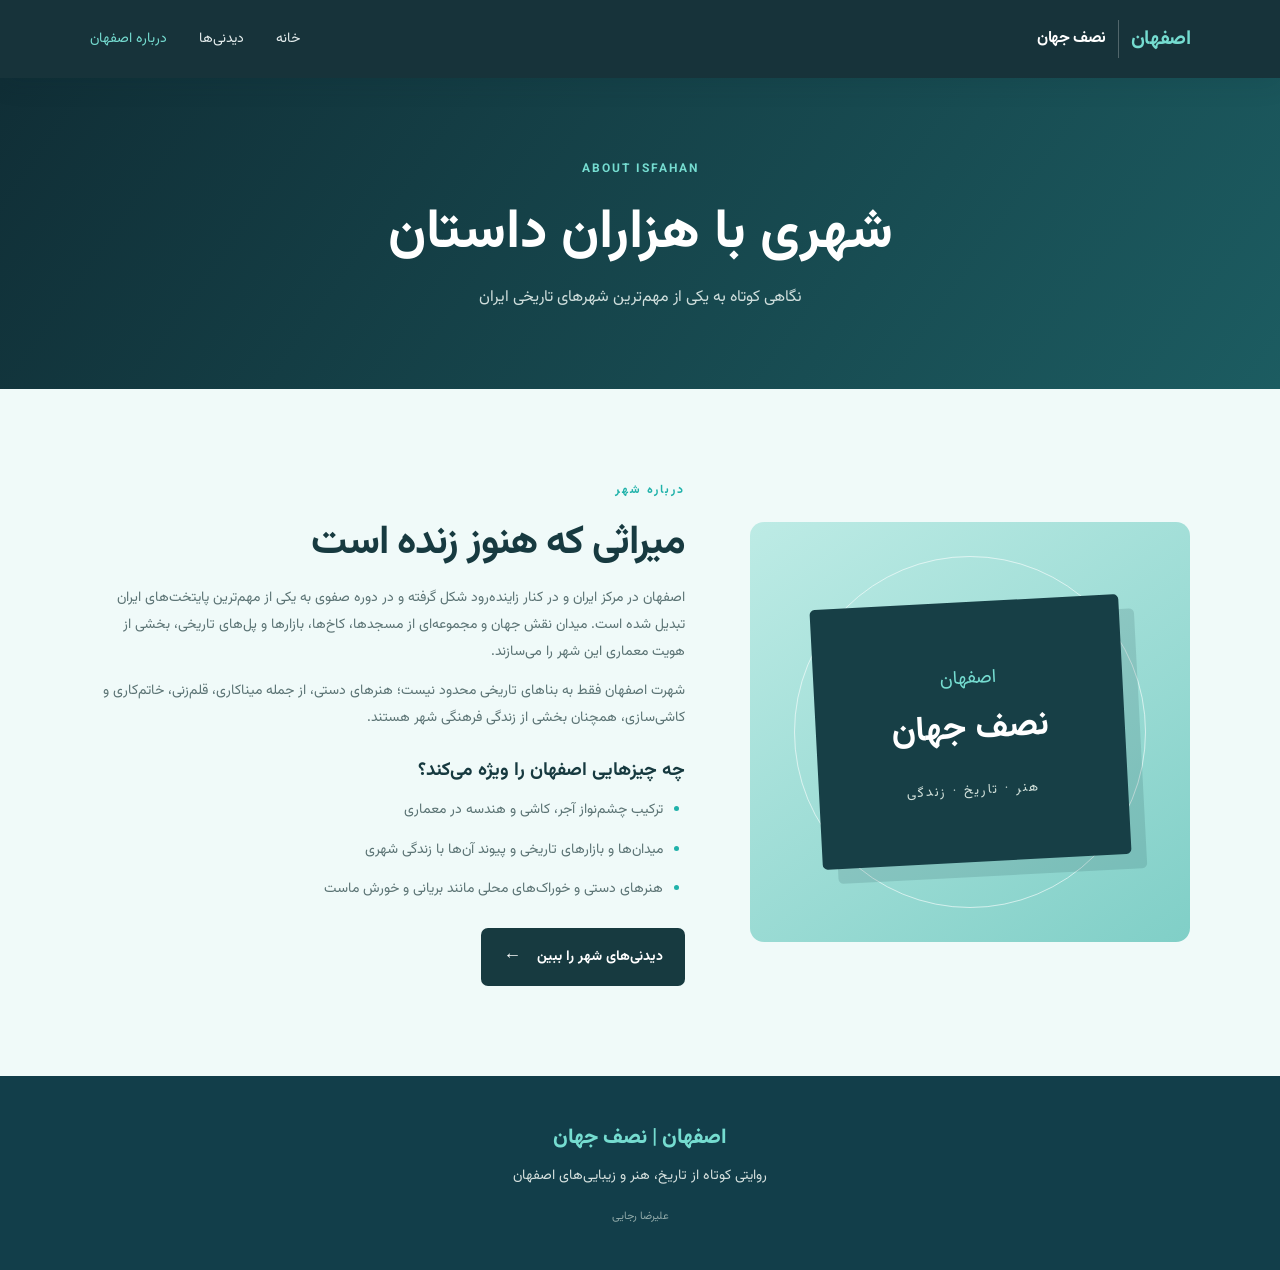
==== about.html @ fdfdd525 "git commit -m "Initial commit - Isfahan website"" ====
<!doctype html><html lang="fa" dir="rtl"><head><meta charset="utf-8"><meta name="viewport" content="width=device-width, initial-scale=1"><meta name="theme-color" content="#123b42"><link rel="stylesheet" href="style.css"><title>درباره اصفهان | نصف جهان</title><meta name="description" content="آشنایی با پیشینه، هنر، معماری و فرهنگ اصفهان."></head><body><header class="site-header"><a class="brand" href="index.html"><span class="brand-mark">اصفهان</span><span>نصف جهان</span></a><button class="menu-toggle" aria-label="باز کردن منو" aria-expanded="false">☰</button><nav class="main-nav"><a href="index.html">خانه</a><a href="places.html">دیدنی‌ها</a><a href="about.html">درباره اصفهان</a></nav></header><main><section class="page-hero"><p class="eyebrow">ABOUT ISFAHAN</p><h1>شهری با هزاران داستان</h1><p>نگاهی کوتاه به یکی از مهم‌ترین شهرهای تاریخی ایران</p></section><section class="about-layout section-wrap"><div class="about-art"><div class="about-art-inner"><span>اصفهان</span><strong>نصف جهان</strong><small>هنر · تاریخ · زندگی</small></div></div><div class="about-copy"><p class="eyebrow">درباره شهر</p><h2>میراثی که هنوز زنده است</h2><p>اصفهان در مرکز ایران و در کنار زاینده‌رود شکل گرفته و در دوره صفوی به یکی از مهم‌ترین پایتخت‌های ایران تبدیل شده است. میدان نقش جهان و مجموعه‌ای از مسجدها، کاخ‌ها، بازارها و پل‌های تاریخی، بخشی از هویت معماری این شهر را می‌سازند.</p><p>شهرت اصفهان فقط به بناهای تاریخی محدود نیست؛ هنرهای دستی، از جمله میناکاری، قلم‌زنی، خاتم‌کاری و کاشی‌سازی، همچنان بخشی از زندگی فرهنگی شهر هستند.</p><h3>چه چیزهایی اصفهان را ویژه می‌کند؟</h3><ul><li>ترکیب چشم‌نواز آجر، کاشی و هندسه در معماری</li><li>میدان‌ها و بازارهای تاریخی و پیوند آن‌ها با زندگی شهری</li><li>هنرهای دستی و خوراک‌های محلی مانند بریانی و خورش ماست</li></ul><a class="button button-dark" href="places.html">دیدنی‌های شهر را ببین <span>←</span></a></div></section></main><footer class="site-footer"><a class="footer-brand" href="index.html">اصفهان | نصف جهان</a><p>روایتی کوتاه از تاریخ، هنر و زیبایی‌های اصفهان</p><span>علیرضا رجایی</span></footer><script src="script.js"></script></body></html>
---- style.css ----
@import url('https://fonts.googleapis.com/css2?family=Vazirmatn:wght@300;400;500;600;700;800&display=swap');
:root{--ink:#173a40;--deep:#123e4a;--teal:#20b2aa;--gold:#75dcd0;--cream:#f0faf9;--muted:#5c7475;--white:#fff;--line:#d5eae7;--shadow:0 18px 48px rgba(18,62,74,.11)}
*{box-sizing:border-box;margin:0;padding:0}html{scroll-behavior:smooth;scroll-padding-top:90px}body{font-family:'Vazirmatn',Tahoma,Arial,sans-serif;background:var(--cream);color:var(--ink);line-height:1.9}a{color:inherit;text-decoration:none}img{display:block;max-width:100%}.site-header{height:78px;padding:0 clamp(20px,7vw,100px);display:flex;align-items:center;justify-content:space-between;background:rgba(16,45,52,.97);color:#fff;position:sticky;top:0;z-index:20;box-shadow:0 5px 24px #0b2a3020}.brand{display:flex;align-items:center;gap:12px;font-weight:700;letter-spacing:-.4px}.brand-mark{font-size:20px;color:var(--gold);border-left:1px solid #ffffff40;padding-left:12px}.main-nav{display:flex;align-items:center;gap:32px}.main-nav a{font-size:14px;color:#e6eeee;transition:color .2s}.main-nav a:hover,.main-nav a.active{color:var(--gold)}.menu-toggle{display:none;border:1px solid #ffffff55;background:transparent;color:#fff;border-radius:10px;padding:7px 12px;font-size:20px;cursor:pointer}.hero{min-height:590px;position:relative;overflow:hidden;display:flex;align-items:center;padding:80px clamp(24px,10vw,150px);background:radial-gradient(ellipse at 78% 24%,#168b88 0,transparent 35%),linear-gradient(120deg,#102e36,#174c53 70%,#1c5c61);color:white}.hero:after{content:'';position:absolute;inset:0;background:linear-gradient(90deg,transparent,#0b252533);pointer-events:none}.hero-content{max-width:660px;position:relative;z-index:2}.eyebrow{font-size:12px;font-weight:700;letter-spacing:2px;color:#20b2aa;margin-bottom:12px}.hero .eyebrow{color:var(--gold);font-size:14px;letter-spacing:0}.hero h1{font-size:clamp(54px,8vw,94px);line-height:1.25;letter-spacing:-3px;margin:8px 0 20px}.hero h1 span{display:block;color:var(--gold);font-size:.67em;letter-spacing:-1px}.hero-description{max-width:560px;color:#d5e4e2;font-size:17px;margin-bottom:30px}.hero-shape{position:absolute;border:1px solid #ffffff22;border-radius:50%;pointer-events:none}.shape-one{width:540px;height:540px;left:-100px;top:40px}.shape-two{width:380px;height:380px;left:-20px;top:120px}.hero-stamp{position:absolute;left:14%;top:26%;width:135px;height:135px;border:1px solid #20b2aa70;border-radius:50%;display:flex;flex-direction:column;align-items:center;justify-content:center;transform:rotate(-12deg);color:#a5eee5;z-index:1}.hero-stamp strong{font-size:28px}.hero-stamp span{font-size:12px}.button{display:inline-flex;align-items:center;gap:16px;padding:12px 22px;border-radius:7px;font-weight:700;font-size:14px;transition:transform .2s,box-shadow .2s}.button:hover{transform:translateY(-3px);box-shadow:0 10px 25px #0002}.button-gold{background:var(--gold);color:#173a40}.button-dark{background:var(--ink);color:#fff}.section-wrap{width:min(1160px,86%);margin-inline:auto}.intro{display:grid;grid-template-columns:.7fr 2fr;gap:55px;padding-block:90px;border-bottom:1px solid var(--line)}.intro-kicker{font-size:12px;font-weight:700;letter-spacing:2px;color:#168b88;padding-top:10px}.intro h2,.section-heading h2,.about-copy h2{font-size:clamp(27px,4vw,40px);line-height:1.5;margin-bottom:12px;letter-spacing:-1px}.intro p{color:var(--muted);max-width:800px}.places-section{padding-block:85px}.section-heading{display:flex;justify-content:space-between;align-items:end;margin-bottom:32px}.section-heading .eyebrow{margin-bottom:0}.section-heading h2{margin:2px 0 0}.text-link{display:inline-flex;gap:10px;align-items:center;color:#168b88;font-size:14px;font-weight:700;white-space:nowrap}.text-link span,.button span{font-size:18px;transition:transform .2s}.text-link:hover span,.button:hover span{transform:translateX(-4px)}.place-grid{display:grid;grid-template-columns:repeat(3,minmax(0,1fr));gap:25px}.place-card{background:#fff;border:1px solid #e0f2ef;border-radius:12px;overflow:hidden;transition:transform .25s,box-shadow .25s}.place-card:hover{transform:translateY(-6px);box-shadow:var(--shadow)}.place-image{height:210px;position:relative;display:block;overflow:hidden;background:#d8eeeb}.place-image img{width:100%;height:100%;object-fit:cover;transition:transform .5s}.place-card:hover .place-image img{transform:scale(1.045)}.place-image>span{position:absolute;bottom:12px;right:12px;background:#102d34e8;color:#fff;padding:4px 10px;border-radius:4px;font-size:11px}.place-card-body{padding:20px 21px 22px}.place-card h3{font-size:19px;margin-bottom:8px}.place-card p{font-size:13px;color:var(--muted);min-height:75px;line-height:2}.place-card .text-link{margin-top:15px;font-size:13px}.quote-band{padding:60px 20px;text-align:center;background:#e1f5f2;color:var(--ink)}.quote-mark{font-family:Georgia,serif;font-size:68px;line-height:1;color:#20b2aa}.quote-band p{max-width:720px;margin:0 auto 18px;font-size:clamp(20px,3vw,28px);font-weight:600;line-height:1.8}.quote-band>a{font-size:13px;font-weight:700;color:#168b88}.mini-features{display:grid;grid-template-columns:repeat(4,1fr);gap:25px;padding-block:65px}.mini-features>div{border-right:2px solid #75dcd0;padding-right:18px}.mini-features>div>span{font-size:25px;color:#b38a43}.mini-features h3{font-size:17px;margin:4px 0}.mini-features p{font-size:13px;color:var(--muted)}.site-footer{padding:42px 20px;background:var(--deep);color:#d5e0de;text-align:center}.footer-brand{display:inline-block;font-size:21px;font-weight:800;color:var(--gold);margin-bottom:5px}.site-footer p{font-size:14px}.site-footer>span{display:block;color:#91aaa9;font-size:11px;margin-top:18px}.page-hero{padding:80px 20px 75px;text-align:center;background:linear-gradient(125deg,#102e36,#1c5c61);color:white}.page-hero .eyebrow{color:var(--gold)}.page-hero h1{font-size:clamp(34px,6vw,55px);line-height:1.5;margin-bottom:8px}.page-hero>p:last-child{color:#d0dfdd}.listing{padding-top:55px;padding-bottom:95px}.about-layout{display:grid;grid-template-columns:.85fr 1.15fr;gap:65px;align-items:center;padding-block:90px}.about-art{min-height:420px;border-radius:14px;background:linear-gradient(145deg,#bdebe5,#80cfc7);padding:22px;display:flex;align-items:center;justify-content:center;position:relative;overflow:hidden}.about-art:before,.about-art:after{content:'';position:absolute;border:1px solid #fff9;border-radius:50%;width:350px;height:350px}.about-art:after{width:250px;height:250px}.about-art-inner{z-index:1;background:#173f46;color:white;width:78%;min-height:260px;display:flex;flex-direction:column;align-items:center;justify-content:center;box-shadow:15px 15px 0 #173f4625;transform:rotate(-3deg);border-radius:5px}.about-art-inner span{font-size:19px;color:var(--gold)}.about-art-inner strong{font-size:35px}.about-art-inner small{margin-top:15px;color:#d3e2dc;letter-spacing:2px}.about-copy>p:not(.eyebrow),.about-copy li{color:var(--muted);font-size:14px;margin-bottom:13px}.about-copy h3{margin:22px 0 8px}.about-copy ul{padding-right:22px;margin-bottom:25px}.about-copy li::marker{color:#20b2aa}.detail-hero{height:430px;position:relative;overflow:hidden;background:#143c43}.detail-hero>img{width:100%;height:100%;object-fit:cover;opacity:1}.detail-overlay{position:absolute;inset:0;background:linear-gradient(0deg,#102d34eF,transparent 100%);color:white;padding:35px max(7%,calc((100% - 1160px)/2));display:flex;flex-direction:column;justify-content:end;align-items:flex-start}.back-link{font-size:13px;color:#a5eee5;margin-bottom:auto}.detail-overlay .eyebrow{color:var(--gold);margin-bottom:4px}.detail-overlay h1{font-size:clamp(36px,6vw,58px);line-height:1.5}.detail-overlay>p:last-child{color:#d7e4e1;font-size:14px;direction:ltr}.detail-content{display:grid;grid-template-columns:2fr 1fr;gap:55px;padding-block:75px 100px}.detail-main h2{font-size:32px;margin-bottom:16px}.detail-main>p{color:var(--muted);margin-bottom:17px}.tip-box{margin:28px 0;padding:20px 23px;background:#e1f5f2;border-right:3px solid #20b2aa;border-radius:5px}.tip-box strong{display:block;margin-bottom:5px}.tip-box p{font-size:14px;color:#5c6b6b}.detail-aside{align-self:start;background:white;border:1px solid var(--line);padding:25px;border-radius:10px;text-align:center}.aside-icon{font-size:40px}.detail-aside h3{margin-top:8px}.detail-aside>p{font-size:13px;color:var(--muted)}.detail-aside hr{border:0;border-top:1px solid var(--line);margin:18px 0}.detail-aside>p:last-child{line-height:2}.menu-open{display:flex!important}
@media(max-width:900px){.place-grid{grid-template-columns:repeat(2,minmax(0,1fr))}.hero-stamp{left:7%;top:15%;width:105px;height:105px}.intro{gap:25px}.about-layout{gap:35px}.mini-features{grid-template-columns:repeat(2,1fr)}}
@media(max-width:650px){.site-header{height:68px;padding-inline:18px}.menu-toggle{display:block}.main-nav{display:none;position:absolute;top:68px;right:0;left:0;padding:16px 22px 22px;background:#102d34;flex-direction:column;align-items:stretch;gap:0;box-shadow:0 12px 20px #0002}.main-nav a{padding:10px 0;border-bottom:1px solid #ffffff18}.main-nav a:last-child{border-bottom:0}.hero{min-height:580px;padding:85px 24px 70px}.hero h1{font-size:58px;letter-spacing:-2px}.hero-description{font-size:15px}.hero-stamp{width:82px;height:82px;left:7%;top:7%;opacity:.8}.hero-stamp strong{font-size:20px}.hero-stamp span{font-size:10px}.section-wrap{width:90%}.intro{grid-template-columns:1fr;gap:8px;padding-block:55px}.places-section{padding-block:60px}.section-heading{align-items:start;gap:20px}.section-heading h2{font-size:29px}.place-grid{grid-template-columns:1fr;gap:18px}.place-image{height:220px}.place-card p{min-height:0}.mini-features{gap:22px 14px;padding-block:45px}.mini-features>div{padding-right:12px}.quote-band{padding:45px 24px}.page-hero{padding:60px 20px}.about-layout{grid-template-columns:1fr;padding-block:45px;gap:35px}.about-art{min-height:300px}.detail-hero{height:370px}.detail-overlay{padding:25px 6%}.detail-content{grid-template-columns:1fr;gap:28px;padding-block:45px 65px}.detail-main h2{font-size:28px}.detail-aside{order:-1}.site-footer{padding:35px 20px}}
@media(prefers-reduced-motion:reduce){html{scroll-behavior:auto}*,*:before,*:after{transition:none!important}}


/* Gallery using the photos supplied for this project */
.photo-gallery{padding-top:42px;padding-bottom:64px}.gallery-grid{display:grid;grid-template-columns:repeat(3,minmax(0,1fr));gap:18px}.gallery-grid figure{margin:0;overflow:hidden;border-radius:18px;background:var(--paper,#f7f4ee);box-shadow:0 8px 24px rgba(15,35,40,.09)}.gallery-grid img{display:block;width:100%;height:230px;object-fit:cover;transition:transform .35s ease}.gallery-grid figure:hover img{transform:scale(1.04)}.gallery-grid figcaption{padding:13px 16px;font-weight:700;color:var(--ink,#173c40)}.place-image img,.detail-hero>img{object-fit:cover}@media(max-width:760px){.gallery-grid{grid-template-columns:repeat(2,minmax(0,1fr));gap:12px}.gallery-grid img{height:170px}}@media(max-width:440px){.gallery-grid{grid-template-columns:1fr}.gallery-grid img{height:220px}}
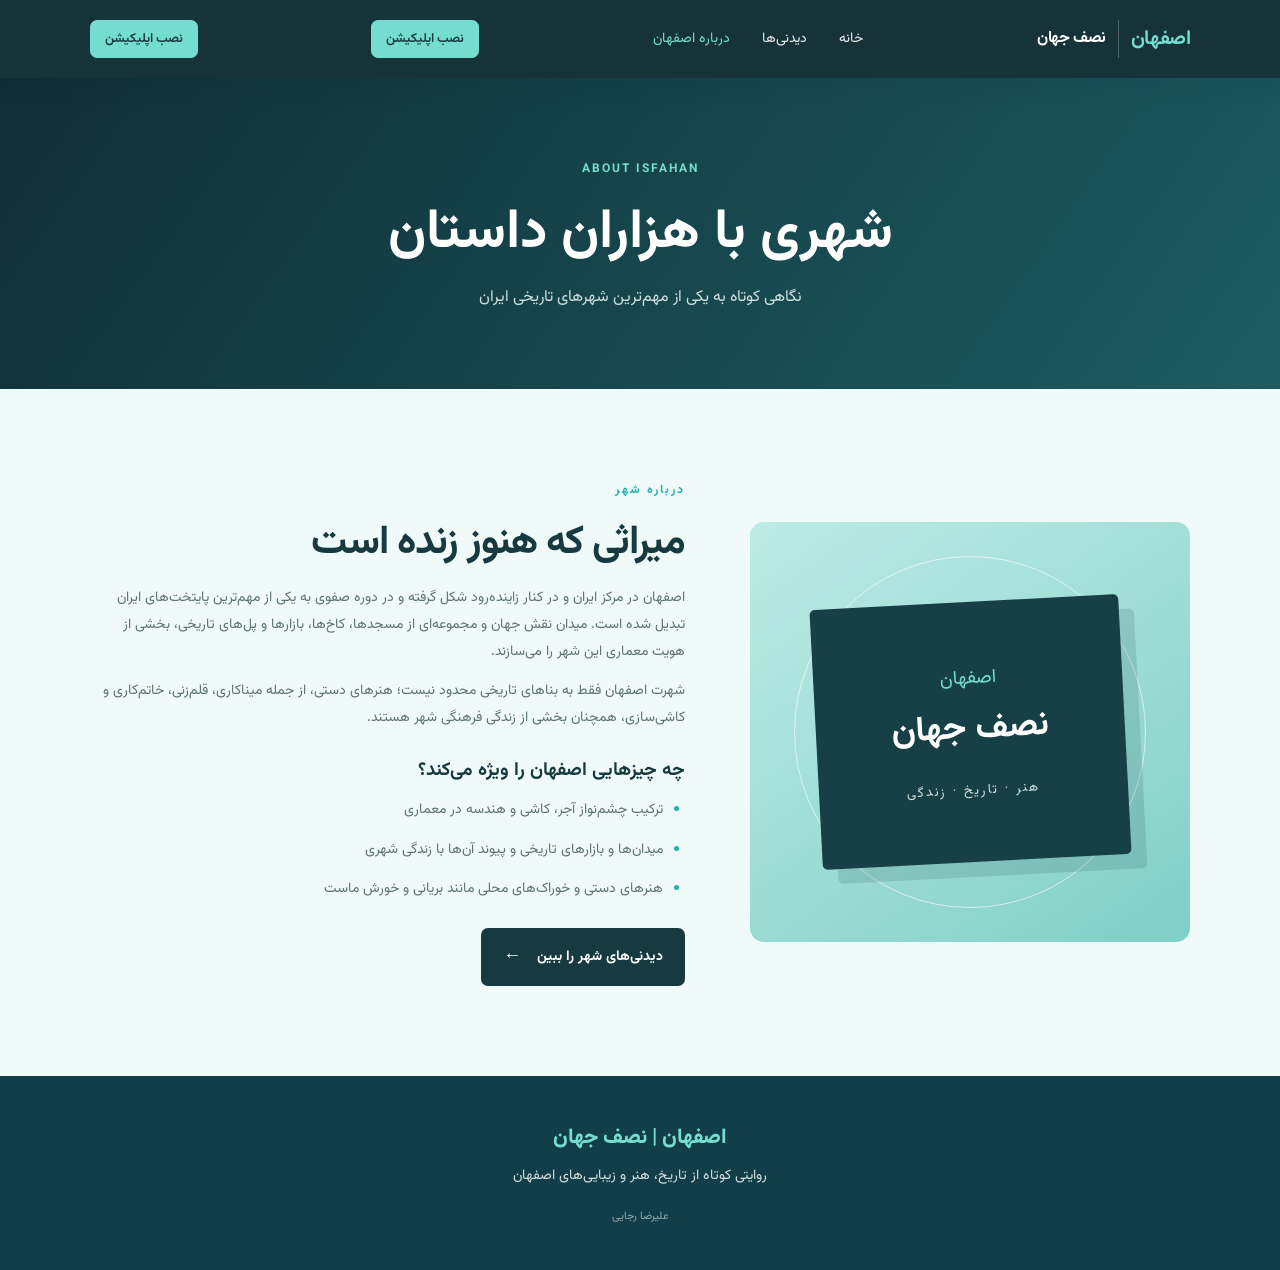
==== commit 4c62c47a: "Add visible install button to site header" ====
--- a/about.html
+++ b/about.html
@@ -1 +1,8 @@
-<!doctype html><html lang="fa" dir="rtl"><head><meta charset="utf-8"><meta name="viewport" content="width=device-width, initial-scale=1"><meta name="theme-color" content="#123b42"><link rel="stylesheet" href="style.css"><title>درباره اصفهان | نصف جهان</title><meta name="description" content="آشنایی با پیشینه، هنر، معماری و فرهنگ اصفهان."></head><body><header class="site-header"><a class="brand" href="index.html"><span class="brand-mark">اصفهان</span><span>نصف جهان</span></a><button class="menu-toggle" aria-label="باز کردن منو" aria-expanded="false">☰</button><nav class="main-nav"><a href="index.html">خانه</a><a href="places.html">دیدنی‌ها</a><a href="about.html">درباره اصفهان</a></nav></header><main><section class="page-hero"><p class="eyebrow">ABOUT ISFAHAN</p><h1>شهری با هزاران داستان</h1><p>نگاهی کوتاه به یکی از مهم‌ترین شهرهای تاریخی ایران</p></section><section class="about-layout section-wrap"><div class="about-art"><div class="about-art-inner"><span>اصفهان</span><strong>نصف جهان</strong><small>هنر · تاریخ · زندگی</small></div></div><div class="about-copy"><p class="eyebrow">درباره شهر</p><h2>میراثی که هنوز زنده است</h2><p>اصفهان در مرکز ایران و در کنار زاینده‌رود شکل گرفته و در دوره صفوی به یکی از مهم‌ترین پایتخت‌های ایران تبدیل شده است. میدان نقش جهان و مجموعه‌ای از مسجدها، کاخ‌ها، بازارها و پل‌های تاریخی، بخشی از هویت معماری این شهر را می‌سازند.</p><p>شهرت اصفهان فقط به بناهای تاریخی محدود نیست؛ هنرهای دستی، از جمله میناکاری، قلم‌زنی، خاتم‌کاری و کاشی‌سازی، همچنان بخشی از زندگی فرهنگی شهر هستند.</p><h3>چه چیزهایی اصفهان را ویژه می‌کند؟</h3><ul><li>ترکیب چشم‌نواز آجر، کاشی و هندسه در معماری</li><li>میدان‌ها و بازارهای تاریخی و پیوند آن‌ها با زندگی شهری</li><li>هنرهای دستی و خوراک‌های محلی مانند بریانی و خورش ماست</li></ul><a class="button button-dark" href="places.html">دیدنی‌های شهر را ببین <span>←</span></a></div></section></main><footer class="site-footer"><a class="footer-brand" href="index.html">اصفهان | نصف جهان</a><p>روایتی کوتاه از تاریخ، هنر و زیبایی‌های اصفهان</p><span>علیرضا رجایی</span></footer><script src="script.js"></script></body></html>+<!doctype html><html lang="fa" dir="rtl"><head><link rel="manifest" href="manifest.webmanifest"><meta charset="utf-8"><meta name="viewport" content="width=device-width, initial-scale=1"><meta name="theme-color" content="#123b42"><link rel="stylesheet" href="style.css"><title>درباره اصفهان | نصف جهان</title><meta name="description" content="آشنایی با پیشینه، هنر، معماری و فرهنگ اصفهان."></head><body><header class="site-header"><a class="brand" href="index.html"><span class="brand-mark">اصفهان</span><span>نصف جهان</span></a><button class="menu-toggle" aria-label="باز کردن منو" aria-expanded="false">☰</button><nav class="main-nav"><a href="index.html">خانه</a><a href="places.html">دیدنی‌ها</a><a href="about.html">درباره اصفهان</a></nav><button class="install-app-btn" type="button">نصب اپلیکیشن</button></header><main><section class="page-hero"><p class="eyebrow">ABOUT ISFAHAN</p><h1>شهری با هزاران داستان</h1><p>نگاهی کوتاه به یکی از مهم‌ترین شهرهای تاریخی ایران</p></section><section class="about-layout section-wrap"><div class="about-art"><div class="about-art-inner"><span>اصفهان</span><strong>نصف جهان</strong><small>هنر · تاریخ · زندگی</small></div></div><div class="about-copy"><p class="eyebrow">درباره شهر</p><h2>میراثی که هنوز زنده است</h2><p>اصفهان در مرکز ایران و در کنار زاینده‌رود شکل گرفته و در دوره صفوی به یکی از مهم‌ترین پایتخت‌های ایران تبدیل شده است. میدان نقش جهان و مجموعه‌ای از مسجدها، کاخ‌ها، بازارها و پل‌های تاریخی، بخشی از هویت معماری این شهر را می‌سازند.</p><p>شهرت اصفهان فقط به بناهای تاریخی محدود نیست؛ هنرهای دستی، از جمله میناکاری، قلم‌زنی، خاتم‌کاری و کاشی‌سازی، همچنان بخشی از زندگی فرهنگی شهر هستند.</p><h3>چه چیزهایی اصفهان را ویژه می‌کند؟</h3><ul><li>ترکیب چشم‌نواز آجر، کاشی و هندسه در معماری</li><li>میدان‌ها و بازارهای تاریخی و پیوند آن‌ها با زندگی شهری</li><li>هنرهای دستی و خوراک‌های محلی مانند بریانی و خورش ماست</li></ul><a class="button button-dark" href="places.html">دیدنی‌های شهر را ببین <span>←</span></a></div></section></main><footer class="site-footer"><a class="footer-brand" href="index.html">اصفهان | نصف جهان</a><p>روایتی کوتاه از تاریخ، هنر و زیبایی‌های اصفهان</p><span>علیرضا رجایی</span></footer><script src="script.js"></script><script>
+if ("serviceWorker" in navigator) {
+  window.addEventListener("load", () => {
+    navigator.serviceWorker.register("./sw.js")
+      .catch(error => console.error("PWA error:", error));
+  });
+}
+</script></body></html>
--- a/style.css
+++ b/style.css
@@ -8,3 +8,20 @@
 
 /* Gallery using the photos supplied for this project */
 .photo-gallery{padding-top:42px;padding-bottom:64px}.gallery-grid{display:grid;grid-template-columns:repeat(3,minmax(0,1fr));gap:18px}.gallery-grid figure{margin:0;overflow:hidden;border-radius:18px;background:var(--paper,#f7f4ee);box-shadow:0 8px 24px rgba(15,35,40,.09)}.gallery-grid img{display:block;width:100%;height:230px;object-fit:cover;transition:transform .35s ease}.gallery-grid figure:hover img{transform:scale(1.04)}.gallery-grid figcaption{padding:13px 16px;font-weight:700;color:var(--ink,#173c40)}.place-image img,.detail-hero>img{object-fit:cover}@media(max-width:760px){.gallery-grid{grid-template-columns:repeat(2,minmax(0,1fr));gap:12px}.gallery-grid img{height:170px}}@media(max-width:440px){.gallery-grid{grid-template-columns:1fr}.gallery-grid img{height:220px}}
+
+/* PWA install action */
+.install-app-btn{
+  border:1px solid var(--gold);
+  background:var(--gold);
+  color:#173a40;
+  border-radius:7px;
+  padding:8px 14px;
+  font:600 13px 'Vazirmatn',Tahoma,Arial,sans-serif;
+  cursor:pointer;
+  white-space:nowrap;
+  transition:transform .2s,box-shadow .2s;
+}
+.install-app-btn:hover{transform:translateY(-2px);box-shadow:0 8px 18px #0002}
+@media(max-width:760px){
+  .install-app-btn{width:auto;margin:0;padding:7px 10px;font-size:12px}
+}
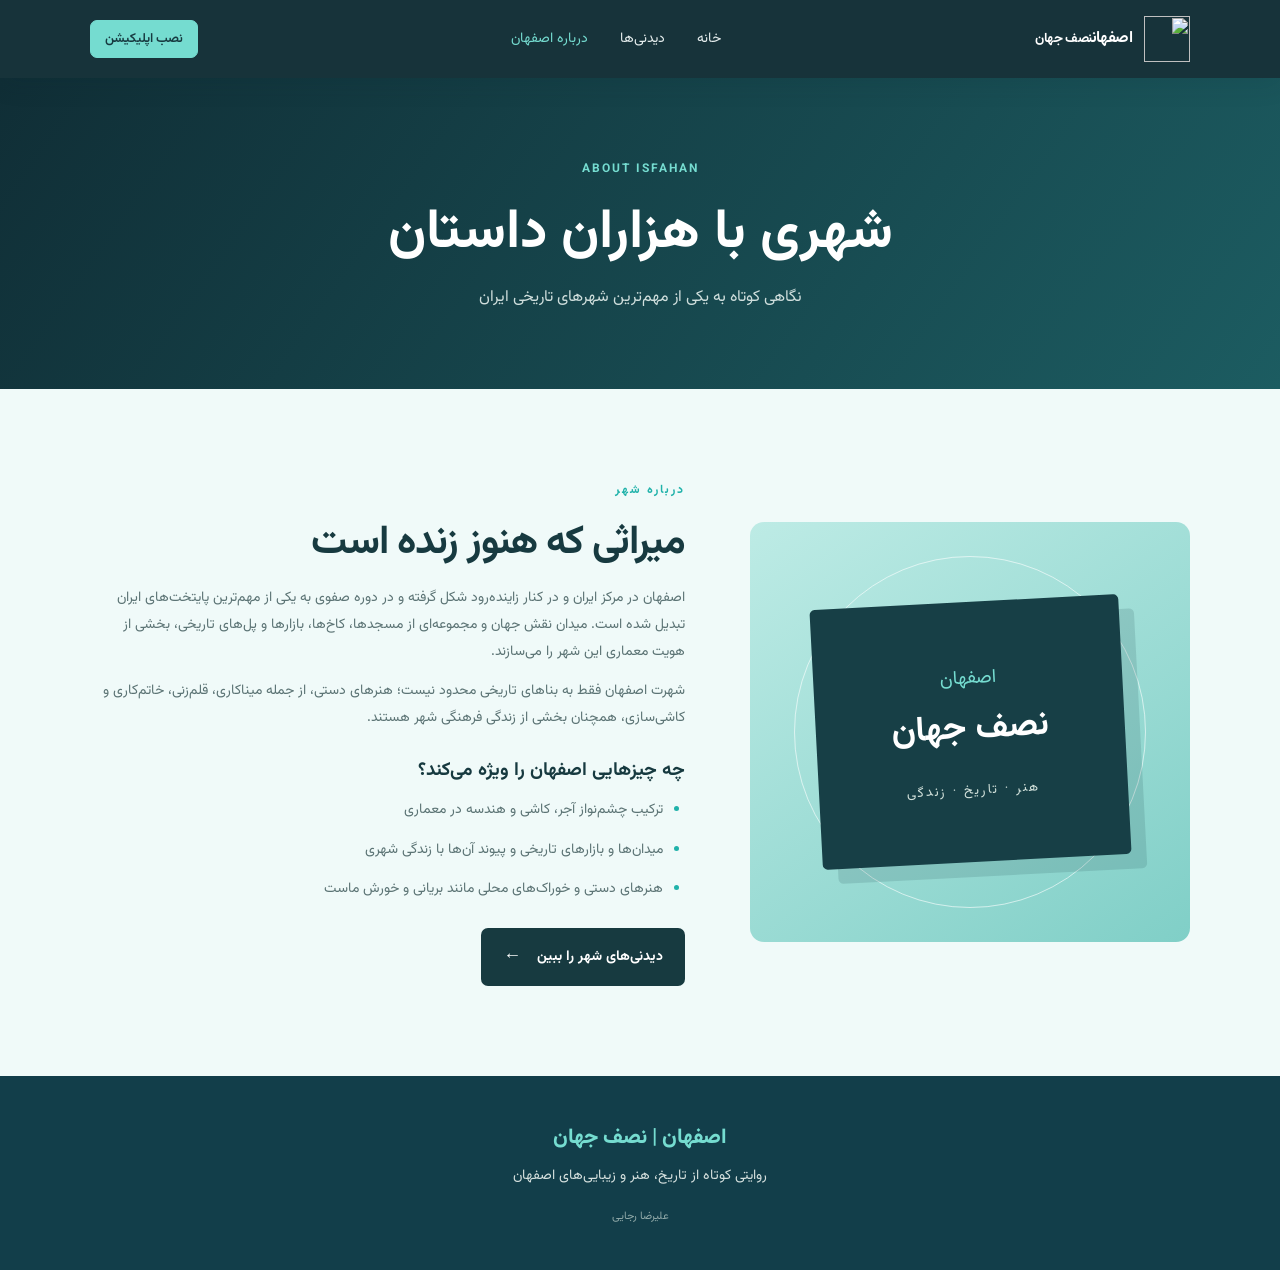
==== commit e1faeecd: "Add Qaws-e Azar logo to site header" ====
--- a/about.html
+++ b/about.html
@@ -1,4 +1,4 @@
-<!doctype html><html lang="fa" dir="rtl"><head><link rel="manifest" href="manifest.webmanifest"><meta charset="utf-8"><meta name="viewport" content="width=device-width, initial-scale=1"><meta name="theme-color" content="#123b42"><link rel="stylesheet" href="style.css"><title>درباره اصفهان | نصف جهان</title><meta name="description" content="آشنایی با پیشینه، هنر، معماری و فرهنگ اصفهان."></head><body><header class="site-header"><a class="brand" href="index.html"><span class="brand-mark">اصفهان</span><span>نصف جهان</span></a><button class="menu-toggle" aria-label="باز کردن منو" aria-expanded="false">☰</button><nav class="main-nav"><a href="index.html">خانه</a><a href="places.html">دیدنی‌ها</a><a href="about.html">درباره اصفهان</a></nav><button class="install-app-btn" type="button">نصب اپلیکیشن</button></header><main><section class="page-hero"><p class="eyebrow">ABOUT ISFAHAN</p><h1>شهری با هزاران داستان</h1><p>نگاهی کوتاه به یکی از مهم‌ترین شهرهای تاریخی ایران</p></section><section class="about-layout section-wrap"><div class="about-art"><div class="about-art-inner"><span>اصفهان</span><strong>نصف جهان</strong><small>هنر · تاریخ · زندگی</small></div></div><div class="about-copy"><p class="eyebrow">درباره شهر</p><h2>میراثی که هنوز زنده است</h2><p>اصفهان در مرکز ایران و در کنار زاینده‌رود شکل گرفته و در دوره صفوی به یکی از مهم‌ترین پایتخت‌های ایران تبدیل شده است. میدان نقش جهان و مجموعه‌ای از مسجدها، کاخ‌ها، بازارها و پل‌های تاریخی، بخشی از هویت معماری این شهر را می‌سازند.</p><p>شهرت اصفهان فقط به بناهای تاریخی محدود نیست؛ هنرهای دستی، از جمله میناکاری، قلم‌زنی، خاتم‌کاری و کاشی‌سازی، همچنان بخشی از زندگی فرهنگی شهر هستند.</p><h3>چه چیزهایی اصفهان را ویژه می‌کند؟</h3><ul><li>ترکیب چشم‌نواز آجر، کاشی و هندسه در معماری</li><li>میدان‌ها و بازارهای تاریخی و پیوند آن‌ها با زندگی شهری</li><li>هنرهای دستی و خوراک‌های محلی مانند بریانی و خورش ماست</li></ul><a class="button button-dark" href="places.html">دیدنی‌های شهر را ببین <span>←</span></a></div></section></main><footer class="site-footer"><a class="footer-brand" href="index.html">اصفهان | نصف جهان</a><p>روایتی کوتاه از تاریخ، هنر و زیبایی‌های اصفهان</p><span>علیرضا رجایی</span></footer><script src="script.js"></script><script>
+<!doctype html><html lang="fa" dir="rtl"><head><link rel="manifest" href="manifest.webmanifest"><meta charset="utf-8"><meta name="viewport" content="width=device-width, initial-scale=1"><meta name="theme-color" content="#123b42"><link rel="stylesheet" href="style.css"><title>درباره اصفهان | نصف جهان</title><meta name="description" content="آشنایی با پیشینه، هنر، معماری و فرهنگ اصفهان."></head><body><header class="site-header"><a class="brand" href="index.html"><img class="brand-logo" src="icons/logo.svg" alt="" width="46" height="46"><span class="brand-copy"><strong>اصفهان</strong><small>نصف جهان</small></span></a><button class="menu-toggle" aria-label="باز کردن منو" aria-expanded="false">☰</button><nav class="main-nav"><a href="index.html">خانه</a><a href="places.html">دیدنی‌ها</a><a href="about.html">درباره اصفهان</a></nav><button class="install-app-btn" type="button">نصب اپلیکیشن</button></header><main><section class="page-hero"><p class="eyebrow">ABOUT ISFAHAN</p><h1>شهری با هزاران داستان</h1><p>نگاهی کوتاه به یکی از مهم‌ترین شهرهای تاریخی ایران</p></section><section class="about-layout section-wrap"><div class="about-art"><div class="about-art-inner"><span>اصفهان</span><strong>نصف جهان</strong><small>هنر · تاریخ · زندگی</small></div></div><div class="about-copy"><p class="eyebrow">درباره شهر</p><h2>میراثی که هنوز زنده است</h2><p>اصفهان در مرکز ایران و در کنار زاینده‌رود شکل گرفته و در دوره صفوی به یکی از مهم‌ترین پایتخت‌های ایران تبدیل شده است. میدان نقش جهان و مجموعه‌ای از مسجدها، کاخ‌ها، بازارها و پل‌های تاریخی، بخشی از هویت معماری این شهر را می‌سازند.</p><p>شهرت اصفهان فقط به بناهای تاریخی محدود نیست؛ هنرهای دستی، از جمله میناکاری، قلم‌زنی، خاتم‌کاری و کاشی‌سازی، همچنان بخشی از زندگی فرهنگی شهر هستند.</p><h3>چه چیزهایی اصفهان را ویژه می‌کند؟</h3><ul><li>ترکیب چشم‌نواز آجر، کاشی و هندسه در معماری</li><li>میدان‌ها و بازارهای تاریخی و پیوند آن‌ها با زندگی شهری</li><li>هنرهای دستی و خوراک‌های محلی مانند بریانی و خورش ماست</li></ul><a class="button button-dark" href="places.html">دیدنی‌های شهر را ببین <span>←</span></a></div></section></main><footer class="site-footer"><a class="footer-brand" href="index.html">اصفهان | نصف جهان</a><p>روایتی کوتاه از تاریخ، هنر و زیبایی‌های اصفهان</p><span>علیرضا رجایی</span></footer><script src="script.js"></script><script>
 if ("serviceWorker" in navigator) {
   window.addEventListener("load", () => {
     navigator.serviceWorker.register("./sw.js")
--- a/style.css
+++ b/style.css
@@ -25,3 +25,8 @@
 @media(max-width:760px){
   .install-app-btn{width:auto;margin:0;padding:7px 10px;font-size:12px}
 }
+
+/* Keep the install action visible and fitted in the header */
+.site-header{gap:10px}
+.install-app-btn{display:inline-flex!important;align-items:center;justify-content:center;flex:0 0 auto;visibility:visible;opacity:1}
+@media(max-width:650px){.site-header{gap:7px;padding-inline:12px}.brand{gap:6px}.brand-mark{font-size:17px}.install-app-btn{padding:6px 8px;font-size:11px}.menu-toggle{padding:5px 8px}}
